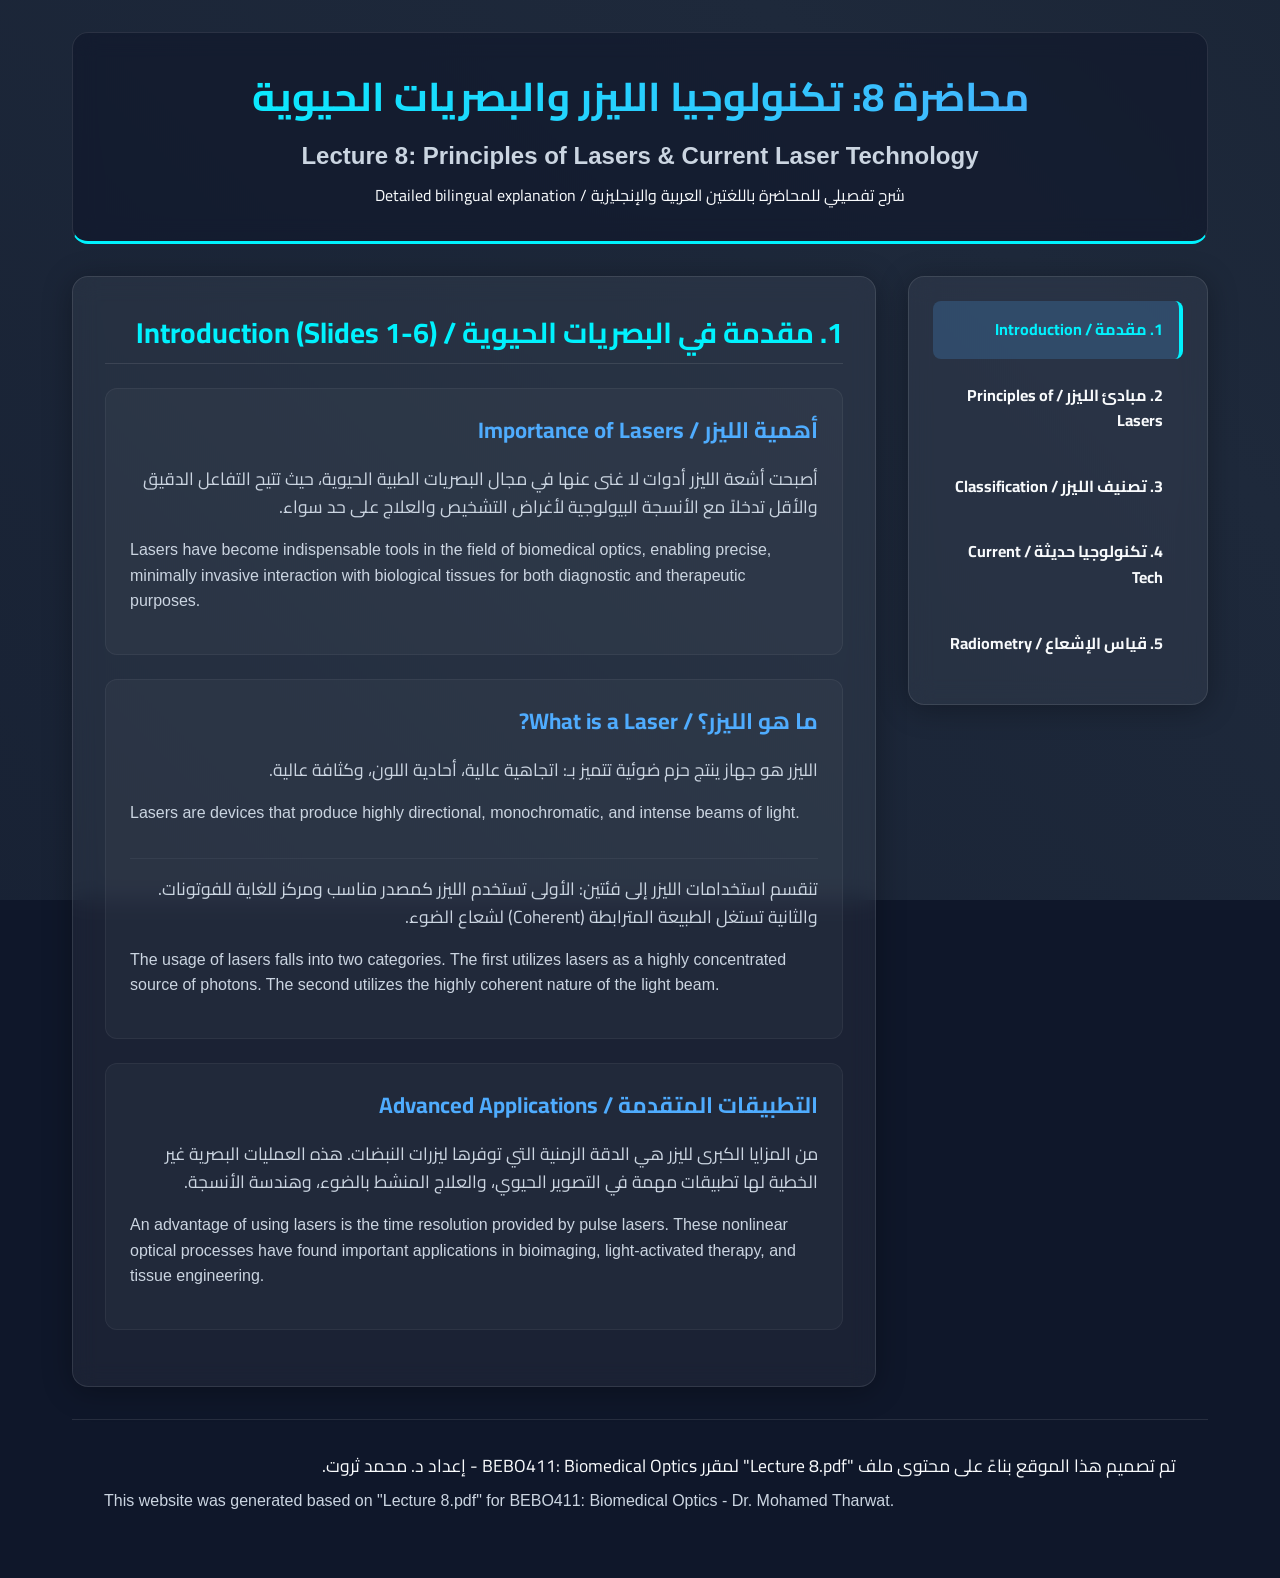
==== index.html @ 402865db "Add files via upload" ====
<!DOCTYPE html>
<html lang="ar" dir="rtl">
<head>
    <meta charset="UTF-8">
    <meta name="viewport" content="width=device-width, initial-scale=1.0">
    <title>شرح محاضرة البصريات الحيوية - الليزر</title>
    <link href="https://fonts.googleapis.com/css2?family=Cairo:wght@300;400;700;900&display=swap" rel="stylesheet">
    <link rel="stylesheet" href="style.css">
</head>
<body>
    <div class="background-animation"></div>
    <div class="container">
        <header class="glass-header">
            <h1>محاضرة 8: تكنولوجيا الليزر والبصريات الحيوية</h1>
            <h2>Lecture 8: Principles of Lasers & Current Laser Technology</h2>
            <p>شرح تفصيلي للمحاضرة باللغتين العربية والإنجليزية / Detailed bilingual explanation</p>
        </header>

        <main>
            <aside class="sidebar glass-panel">
                <nav>
                    <ul id="nav-list">
                        <li class="active" data-target="intro">1. مقدمة / Introduction</li>
                        <li data-target="principles">2. مبادئ الليزر / Principles of Lasers</li>
                        <li data-target="classification">3. تصنيف الليزر / Classification</li>
                        <li data-target="technologies">4. تكنولوجيا حديثة / Current Tech</li>
                        <li data-target="radiometry">5. قياس الإشعاع / Radiometry</li>
                    </ul>
                </nav>
            </aside>

            <section class="content-area glass-panel">
                <!-- Section 1 -->
                <div id="intro" class="content-section active-section">
                    <h2>1. مقدمة في البصريات الحيوية / Introduction (Slides 1-6)</h2>
                    <div class="card">
                        <h3>أهمية الليزر / Importance of Lasers</h3>
                        <div class="lang-block">
                            <p class="ar">أصبحت أشعة الليزر أدوات لا غنى عنها في مجال البصريات الطبية الحيوية، حيث تتيح التفاعل الدقيق والأقل تدخلاً مع الأنسجة البيولوجية لأغراض التشخيص والعلاج على حد سواء.</p>
                            <p class="en">Lasers have become indispensable tools in the field of biomedical optics, enabling precise, minimally invasive interaction with biological tissues for both diagnostic and therapeutic purposes.</p>
                        </div>
                    </div>
                    <div class="card">
                        <h3>ما هو الليزر؟ / What is a Laser?</h3>
                        <div class="lang-block">
                            <p class="ar">الليزر هو جهاز ينتج حزم ضوئية تتميز بـ: اتجاهية عالية، أحادية اللون، وكثافة عالية.</p>
                            <p class="en">Lasers are devices that produce highly directional, monochromatic, and intense beams of light.</p>
                        </div>
                        <div class="lang-block">
                            <p class="ar">تنقسم استخدامات الليزر إلى فئتين: الأولى تستخدم الليزر كمصدر مناسب ومركز للغاية للفوتونات. والثانية تستغل الطبيعة المترابطة (Coherent) لشعاع الضوء.</p>
                            <p class="en">The usage of lasers falls into two categories. The first utilizes lasers as a highly concentrated source of photons. The second utilizes the highly coherent nature of the light beam.</p>
                        </div>
                    </div>
                    <div class="card">
                        <h3>التطبيقات المتقدمة / Advanced Applications</h3>
                        <div class="lang-block">
                            <p class="ar">من المزايا الكبرى لليزر هي الدقة الزمنية التي توفرها ليزرات النبضات. هذه العمليات البصرية غير الخطية لها تطبيقات مهمة في التصوير الحيوي، والعلاج المنشط بالضوء، وهندسة الأنسجة.</p>
                            <p class="en">An advantage of using lasers is the time resolution provided by pulse lasers. These nonlinear optical processes have found important applications in bioimaging, light-activated therapy, and tissue engineering.</p>
                        </div>
                    </div>
                </div>

                <!-- Section 2 -->
                <div id="principles" class="content-section">
                    <h2>2. مبادئ عمل الليزر / Principles of Lasers (Slides 7-19)</h2>
                    <div class="card">
                        <h3>مفهوم الليزر / Laser Concept</h3>
                        <div class="lang-block">
                            <p class="ar">كلمة <strong>LASER</strong> هي اختصار لعبارة: تضخيم الضوء بواسطة الانبعاث المستحث للإشعاع.</p>
                            <p class="en">The term <strong>"laser"</strong> is an acronym for Light Amplification by Stimulated Emission of Radiation.</p>
                        </div>
                    </div>
                    <div class="card">
                        <h3>خصائص شعاع الليزر / Laser Beam Properties</h3>
                        <div class="lang-block">
                            <p class="ar">الليزر مصدر ضوء مكثف يتميز بـ:</p>
                            <ul class="ar">
                                <li><strong>أحادي اللون:</strong> طول موجي واحد.</li>
                                <li><strong>شديد التوجيه:</strong> شعاع ذو تباعد منخفض جداً.</li>
                                <li><strong>قابل للتركيز:</strong> يمكن تركيزه في بقعة مجهرية بدقة الخلية.</li>
                                <li><strong>نبضات قصيرة:</strong> قادر على إنتاج نبضات ضوئية قصيرة جداً وعالية الكثافة لقطع الأنسجة دون إحداث تفحم.</li>
                            </ul>
                            <p class="en">A laser is an intense light source that is:</p>
                            <ul class="en">
                                <li><strong>Monochromatic:</strong> one color or wavelength.</li>
                                <li><strong>Highly directional:</strong> beam with low divergence.</li>
                                <li><strong>Focusable:</strong> capable of being focused into a very small spot.</li>
                                <li><strong>Short bursts:</strong> capable of producing short bursts of light of very high intensity to cut tissue without thermal charring.</li>
                            </ul>
                        </div>
                    </div>
                    <div class="card">
                        <h3>الانبعاث المستحث والانعكاس السكاني / Stimulated Emission & Population Inversion</h3>
                        <div class="lang-block">
                            <p class="ar">يعتمد الليزر على الانبعاث المستحث. يتطلب ذلك حالة تسمى <strong>الانعكاس السكاني</strong> حيث يكون عدد الذرات في المستوى الأعلى أكبر من المستوى الأدنى.</p>
                            <p class="en">The laser is based on stimulated emission. This requires a <strong>population inversion</strong> where the number of atoms in a higher-lying electronic level is higher than in a lower-lying level.</p>
                        </div>
                        <div class="lang-block">
                            <p class="ar">تُسمى عملية إحداث الانعكاس السكاني بـ <strong>الضخ (Pumping)</strong> وتتم بواسطة مصابيح أو تفريغ كهربائي.</p>
                            <p class="en">The process of producing a population inversion is called <strong>Pumping</strong> (e.g., by lamps or electrical discharge).</p>
                        </div>
                    </div>
                    <div class="card">
                        <h3>مكونات الليزر الأساسية / Laser Components</h3>
                        <div class="lang-block">
                            <p class="ar">يتكون أي جهاز ليزر من:</p>
                            <ol class="ar">
                                <li><strong>الوسط الفعال (Active Medium):</strong> غاز، سائل، أو صلب تُثار إلكتروناته.</li>
                                <li><strong>مصدر الضخ (Pumping Source):</strong> لتوليد الحالة المثارة.</li>
                                <li><strong>التجويف الرنيني (Resonant Cavity):</strong> لتخزين الطاقة مؤقتاً وعمل انعكاسات متتالية.</li>
                            </ol>
                            <p class="en">The components of a laser are:</p>
                            <ol class="en">
                                <li><strong>Active medium:</strong> where electrons can be excited.</li>
                                <li><strong>Pumping source:</strong> to create the excited state.</li>
                                <li><strong>Resonant cavity:</strong> where the excited energy is temporarily stored.</li>
                            </ol>
                        </div>
                    </div>
                </div>

                <!-- Section 3 -->
                <div id="classification" class="content-section">
                    <h2>3. تصنيف وأنواع الليزر / Classification (Slides 20-32)</h2>
                    <div class="card">
                        <h3>طرق تصنيف الليزر / Classification Methods</h3>
                        <div class="lang-block">
                            <p class="ar">يمكن تصنيف الليزر حسب عملية الضخ (كهربائي، ضوئي)، حسب الوسط الفعال (غازي، سائل، صلب)، أو حسب الخصائص الزمنية (مستمر CW، نبضي Pulsed).</p>
                            <p class="en">Lasers can be classified based on the pumping process (electrically, optically), the laser medium (gas, liquid, solid-state), or the temporal feature (CW, pulsed).</p>
                        </div>
                    </div>
                    <div class="card">
                        <h3>أهم أنواع الليزر الطبية / Important Lasers for Biophotonics</h3>
                        <div class="table-responsive">
                            <table>
                                <tr>
                                    <th>نوع الليزر / Laser Type</th>
                                    <th>الوسط / Medium & Wavelength</th>
                                    <th>الاستخدام الطبي / Medical Application</th>
                                </tr>
                                <tr>
                                    <td class="en">CO2</td>
                                    <td><p class="ar">غازي (10,600nm)</p><p class="en">Gas</p></td>
                                    <td><p class="ar">تبخير الأنسجة، تقشير الجلد</p><p class="en">Vaporization, Skin resurfacing</p></td>
                                </tr>
                                <tr>
                                    <td class="en">Nd:YAG</td>
                                    <td><p class="ar">صلب (1064nm)</p><p class="en">Solid (Crystal)</p></td>
                                    <td><p class="ar">جراحة البروستاتا، تخثر الأورام</p><p class="en">Prostate surgery, Coagulation</p></td>
                                </tr>
                                <tr>
                                    <td class="en">Diode</td>
                                    <td><p class="ar">شبه موصل</p><p class="en">Solid (Semiconductor)</p></td>
                                    <td><p class="ar">علاج الألم، طب العيون، الضخ البصري</p><p class="en">Pain relief, Ophthalmology, Optical pumping</p></td>
                                </tr>
                                <tr>
                                    <td class="en">KTP</td>
                                    <td><p class="ar">صلب غير خطي (532nm)</p><p class="en">Solid (Nonlinear)</p></td>
                                    <td><p class="ar">إزالة الوشم والوحمات</p><p class="en">Tattoo & port wine stain removal</p></td>
                                </tr>
                                <tr>
                                    <td class="en">Argon-Ion</td>
                                    <td><p class="ar">غازي (488nm)</p><p class="en">Gas</p></td>
                                    <td><p class="ar">انفصال الشبكية، التصوير الحيوي</p><p class="en">Retinal detachment, Bioimaging</p></td>
                                </tr>
                                <tr>
                                    <td class="en">Ti:Sapphire</td>
                                    <td><p class="ar">صلب (فيمتوثانية)</p><p class="en">Solid (Femtosecond)</p></td>
                                    <td><p class="ar">التصوير المجهري متعدد الفوتونات</p><p class="en">Multiphoton microscopy</p></td>
                                </tr>
                                <tr>
                                    <td class="en">Dye (صبغة)</td>
                                    <td><p class="ar">سائل متغير</p><p class="en">Liquid (Tunable)</p></td>
                                    <td><p class="ar">العلاج الضوئي، تدمير الخلايا الصبغية</p><p class="en">Photodynamic therapy, Vascular disorders</p></td>
                                </tr>
                            </table>
                        </div>
                    </div>
                </div>

                <!-- Section 4 -->
                <div id="technologies" class="content-section">
                    <h2>4. تكنولوجيا الليزر الحديثة / Current Tech (Slides 33-39)</h2>
                    <div class="card">
                        <h3>التحول إلى الليزر الصلب / Move to Solid-State Lasers</h3>
                        <div class="lang-block">
                            <p class="ar">تتجه التكنولوجيا حالياً نحو ليزر الحالة الصلبة لأنه: مدمج، موفر للطاقة، وموثوق بعمر تشغيلي طويل. أساس هذه التكنولوجيا هو ليزر الدايود.</p>
                            <p class="en">Current laser technology moved to Solid state lasers due to being: Compact, Energy efficient, and Reliable. The basic foundation is provided by diode lasers.</p>
                        </div>
                    </div>
                    <div class="card">
                        <h3>تطور ليزر الدايود / Diode Lasers Development</h3>
                        <div class="lang-block">
                            <p class="ar">يعتبر ليزر الدايود ذو كفاءة عالية جداً. أطوال 980nm و 1300nm لها قدرة كبيرة على الاختراق العميق للأنسجة.</p>
                            <p class="en">Diode lasers are highly efficient. The 980- and 1300-nm diode lasers provide greater penetration in biological tissues.</p>
                        </div>
                        <div class="lang-block">
                            <p class="ar">يتم استخدام ليزر الدايود (800nm) كبديل للمصابيح لعمل "ضخ ضوئي" لليزر Nd:YAG لتوليد ضوء أخضر (532nm). ويحل 635nm محل ليزر الهيليوم-نيون في العلاج منخفض المستوى.</p>
                            <p class="en">Diode lasers at 800-nm are useful for optical pumping of Nd:YAG to produce green radiation at 532nm. Diode lasers at 635nm are replacing helium-neon lasers for low-level light therapy.</p>
                        </div>
                    </div>
                    <div class="card">
                        <h3>تقنيات واعدة ومستقبلية / Advanced Technologies</h3>
                        <div class="lang-block">
                            <p class="ar"><strong>المذبذبات البارامترية البصرية (OPO):</strong> تستخدم بلورات غير خطية لإنتاج أطوال موجية متغيرة على نطاق واسع جداً، وهي المرشح الأقوى لاستبدال ليزر الصبغات (Dye lasers).</p>
                            <p class="en"><strong>Optical Parametric Oscillators (OPO):</strong> Use nonlinear crystals to generate a widely tunable wavelength range and are candidates to replace dye lasers.</p>
                        </div>
                        <div class="lang-block">
                            <p class="ar"><strong>ليزر الإلكترون الحر (FEL):</strong> يعتمد على تحويل الطاقة الحركية للإلكترونات إلى ضوء مباشرة، مما يوفر نطاقاً واسعاً جداً وبطاقة عالية قابلة للضبط.</p>
                            <p class="en"><strong>Free Electron Lasers (FEL):</strong> The kinetics energy of electrons in an electron beam is directly converted into light. It provides very broad tunability and high power.</p>
                        </div>
                    </div>
                </div>

                <!-- Section 5 -->
                <div id="radiometry" class="content-section">
                    <h2>5. القياسات الإشعاعية / Radiometry (Slides 40-43)</h2>
                    <div class="card">
                        <h3>مفاهيم الوصف الكمي للضوء / Quantitative Description</h3>
                        <div class="lang-block">
                            <p class="ar">لوصف تفاعل الضوء مع الأنسجة الطبية، نستخدم عدة مصطلحات للقياس:</p>
                            <ul class="ar">
                                <li><strong>طاقة الضوء (Light Energy):</strong> تقاس بالجول (J).</li>
                                <li><strong>خرج الطاقة/القدرة (Power output):</strong> تقاس بالواط (W) - جول في الثانية.</li>
                                <li><strong>كثافة الطاقة (Irradiance/Power density):</strong> تقاس بـ واط/سم مربع (W/cm²).</li>
                                <li><strong>الفيض أو التدفق (Fluence):</strong> كثافة طاقة الجول وتقاس بـ جول/سم مربع (J/cm²).</li>
                            </ul>
                            <p class="en">To specify the level and amount of light exposure, several descriptions are used:</p>
                            <ul class="en">
                                <li><strong>Light Energy:</strong> Measured in joules (J).</li>
                                <li><strong>Power output:</strong> Measured in watts (W) (joules/sec).</li>
                                <li><strong>Power density (Irradiance):</strong> Measured in W/cm².</li>
                                <li><strong>Fluence (Flux):</strong> Energy density, measured in joules/cm².</li>
                            </ul>
                        </div>
                    </div>
                    <div class="card">
                        <h3>حسابات ليزر النبضات / Pulse Laser Calculations</h3>
                        <div class="lang-block">
                            <p class="ar">في ليزر النبضات، ترتبط الطاقة بالزمن وفق المعادلات التالية:</p>
                            <p class="math">P<sub>ave</sub> = energy per pulse × number of pulses per second</p>
                            <p class="ar"><em>متوسط الطاقة = طاقة النبضة × عدد النبضات في الثانية</em></p>
                            <br>
                            <p class="math">P<sub>peak</sub> = energy per pulse / pulse width</p>
                            <p class="ar"><em>ذروة الطاقة = طاقة النبضة ÷ مدة النبضة</em></p>
                            <br>
                            <p class="en">For example, the peak power of a laser pulse of 1-mJ energy and 10nsec pulse duration is 100,000 W (10<sup>5</sup> W).</p>
                            <p class="ar">على سبيل المثال، ليزر بطاقة 1 مللي جول ومدة نبضة 10 نانوثانية، ستكون ذروة طاقته 100 ألف واط!</p>
                        </div>
                    </div>
                </div>
            </section>
        </main>
        <footer>
            <p class="ar">تم تصميم هذا الموقع بناءً على محتوى ملف "Lecture 8.pdf" لمقرر BEBO411: Biomedical Optics - إعداد د. محمد ثروت.</p>
            <p class="en">This website was generated based on "Lecture 8.pdf" for BEBO411: Biomedical Optics - Dr. Mohamed Tharwat.</p>
        </footer>
    </div>
    <script src="script.js"></script>
</body>
</html>
---- style.css ----
:root {
    --primary: #00f2fe;
    --secondary: #4facfe;
    --dark-bg: #0f172a;
    --glass-bg: rgba(255, 255, 255, 0.05);
    --glass-border: rgba(255, 255, 255, 0.1);
    --text-main: #f8fafc;
    --text-muted: #cbd5e1;
    --accent: #f43f5e;
}

* {
    margin: 0;
    padding: 0;
    box-sizing: border-box;
}

body {
    font-family: 'Cairo', sans-serif;
    background-color: var(--dark-bg);
    color: var(--text-main);
    line-height: 1.6;
    overflow-x: hidden;
}

/* Background Animation */
.background-animation {
    position: fixed;
    top: 0; left: 0; width: 100vw; height: 100vh;
    z-index: -1;
    background: linear-gradient(45deg, #0f172a, #1e293b, #08101a);
    background-size: 400% 400%;
    animation: gradientBG 15s ease infinite;
}

@keyframes gradientBG {
    0% { background-position: 0% 50%; }
    50% { background-position: 100% 50%; }
    100% { background-position: 0% 50%; }
}

.container {
    max-width: 1200px;
    margin: 0 auto;
    padding: 2rem;
    display: flex;
    flex-direction: column;
    gap: 2rem;
    min-height: 100vh;
}

/* Glassmorphism utility */
.glass-panel {
    background: var(--glass-bg);
    backdrop-filter: blur(12px);
    -webkit-backdrop-filter: blur(12px);
    border: 1px solid var(--glass-border);
    border-radius: 16px;
    box-shadow: 0 4px 30px rgba(0, 0, 0, 0.3);
}

.glass-header {
    background: rgba(15, 23, 42, 0.6);
    backdrop-filter: blur(12px);
    border: 1px solid var(--glass-border);
    border-radius: 16px;
    padding: 2rem;
    text-align: center;
    border-bottom: 3px solid var(--primary);
}

.glass-header h1 {
    font-size: 2.5rem;
    background: -webkit-linear-gradient(left, var(--primary), var(--secondary));
    -webkit-background-clip: text;
    -webkit-text-fill-color: transparent;
    margin-bottom: 0.5rem;
}

.glass-header h2 {
    font-size: 1.5rem;
    color: var(--text-muted);
    font-family: Arial, sans-serif;
    margin-bottom: 0.5rem;
}

main {
    display: flex;
    gap: 2rem;
    flex: 1;
}

.sidebar {
    width: 300px;
    padding: 1.5rem;
    align-self: flex-start;
    position: sticky;
    top: 2rem;
}

.sidebar ul {
    list-style: none;
}

.sidebar li {
    padding: 1rem;
    margin-bottom: 0.5rem;
    border-radius: 8px;
    cursor: pointer;
    transition: all 0.3s ease;
    border-right: 4px solid transparent;
    font-weight: 700;
}

.sidebar li:hover {
    background: rgba(255,255,255,0.1);
    transform: translateX(-5px);
}

.sidebar li.active {
    background: rgba(79, 172, 254, 0.2);
    border-right: 4px solid var(--primary);
    color: var(--primary);
}

.content-area {
    flex: 1;
    padding: 2rem;
    position: relative;
    overflow: hidden;
}

.content-section {
    display: none;
    animation: fadeIn 0.5s ease forwards;
}

.content-section.active-section {
    display: block;
}

@keyframes fadeIn {
    from { opacity: 0; transform: translateY(20px); }
    to { opacity: 1; transform: translateY(0); }
}

.content-section h2 {
    color: var(--primary);
    margin-bottom: 1.5rem;
    font-size: 1.8rem;
    border-bottom: 1px solid var(--glass-border);
    padding-bottom: 0.5rem;
}

.card {
    background: rgba(255,255,255,0.03);
    border-radius: 12px;
    padding: 1.5rem;
    margin-bottom: 1.5rem;
    border: 1px solid rgba(255,255,255,0.05);
    transition: transform 0.3s ease, box-shadow 0.3s ease;
}

.card:hover {
    transform: translateY(-5px);
    box-shadow: 0 10px 20px rgba(0,0,0,0.4);
    border-color: rgba(79, 172, 254, 0.3);
}

.card h3 {
    color: var(--secondary);
    margin-bottom: 1rem;
    font-size: 1.4rem;
}

.card p {
    margin-bottom: 1rem;
    color: var(--text-muted);
}

.card ul, .card ol {
    margin-right: 2rem;
    margin-bottom: 1rem;
    color: var(--text-muted);
}

.card li {
    margin-bottom: 0.5rem;
}

strong {
    color: var(--text-main);
}

/* Bilingual Styles */
.lang-block {
    margin-bottom: 1rem;
    padding-bottom: 1rem;
    border-bottom: 1px solid rgba(255, 255, 255, 0.05);
}
.lang-block:last-child {
    border-bottom: none;
    padding-bottom: 0;
    margin-bottom: 0;
}
.ar {
    direction: rtl;
    text-align: right;
    margin-bottom: 0.5rem;
    font-size: 1.1rem;
    color: var(--text-main);
}
.en {
    direction: ltr;
    text-align: left;
    font-size: 1rem;
    color: var(--text-muted);
    font-family: Arial, sans-serif;
}
.en ul, .en ol {
    margin-left: 2rem;
    margin-right: 0;
}
.ar ul, .ar ol {
    margin-right: 2rem;
    margin-left: 0;
}

/* Table styling */
.table-responsive {
    overflow-x: auto;
}

table {
    width: 100%;
    border-collapse: collapse;
    margin-top: 1rem;
}

th, td {
    padding: 1rem;
    text-align: right;
    border-bottom: 1px solid var(--glass-border);
}

th {
    background: rgba(0,0,0,0.2);
    color: var(--primary);
    font-weight: bold;
}

tr:hover {
    background: rgba(255,255,255,0.05);
}

.math {
    background: rgba(0,0,0,0.3);
    padding: 1rem;
    border-radius: 8px;
    text-align: center;
    font-family: monospace;
    font-size: 1.2rem;
    color: var(--accent);
    direction: ltr;
}

footer {
    text-align: center;
    padding: 2rem;
    color: var(--text-muted);
    font-size: 0.9rem;
    border-top: 1px solid var(--glass-border);
}

@media (max-width: 768px) {
    main {
        flex-direction: column;
    }
    .sidebar {
        width: 100%;
        position: static;
    }
    .sidebar li {
        border-right: none;
        border-bottom: 4px solid transparent;
    }
    .sidebar li.active {
        border-right: none;
        border-bottom: 4px solid var(--primary);
    }
}
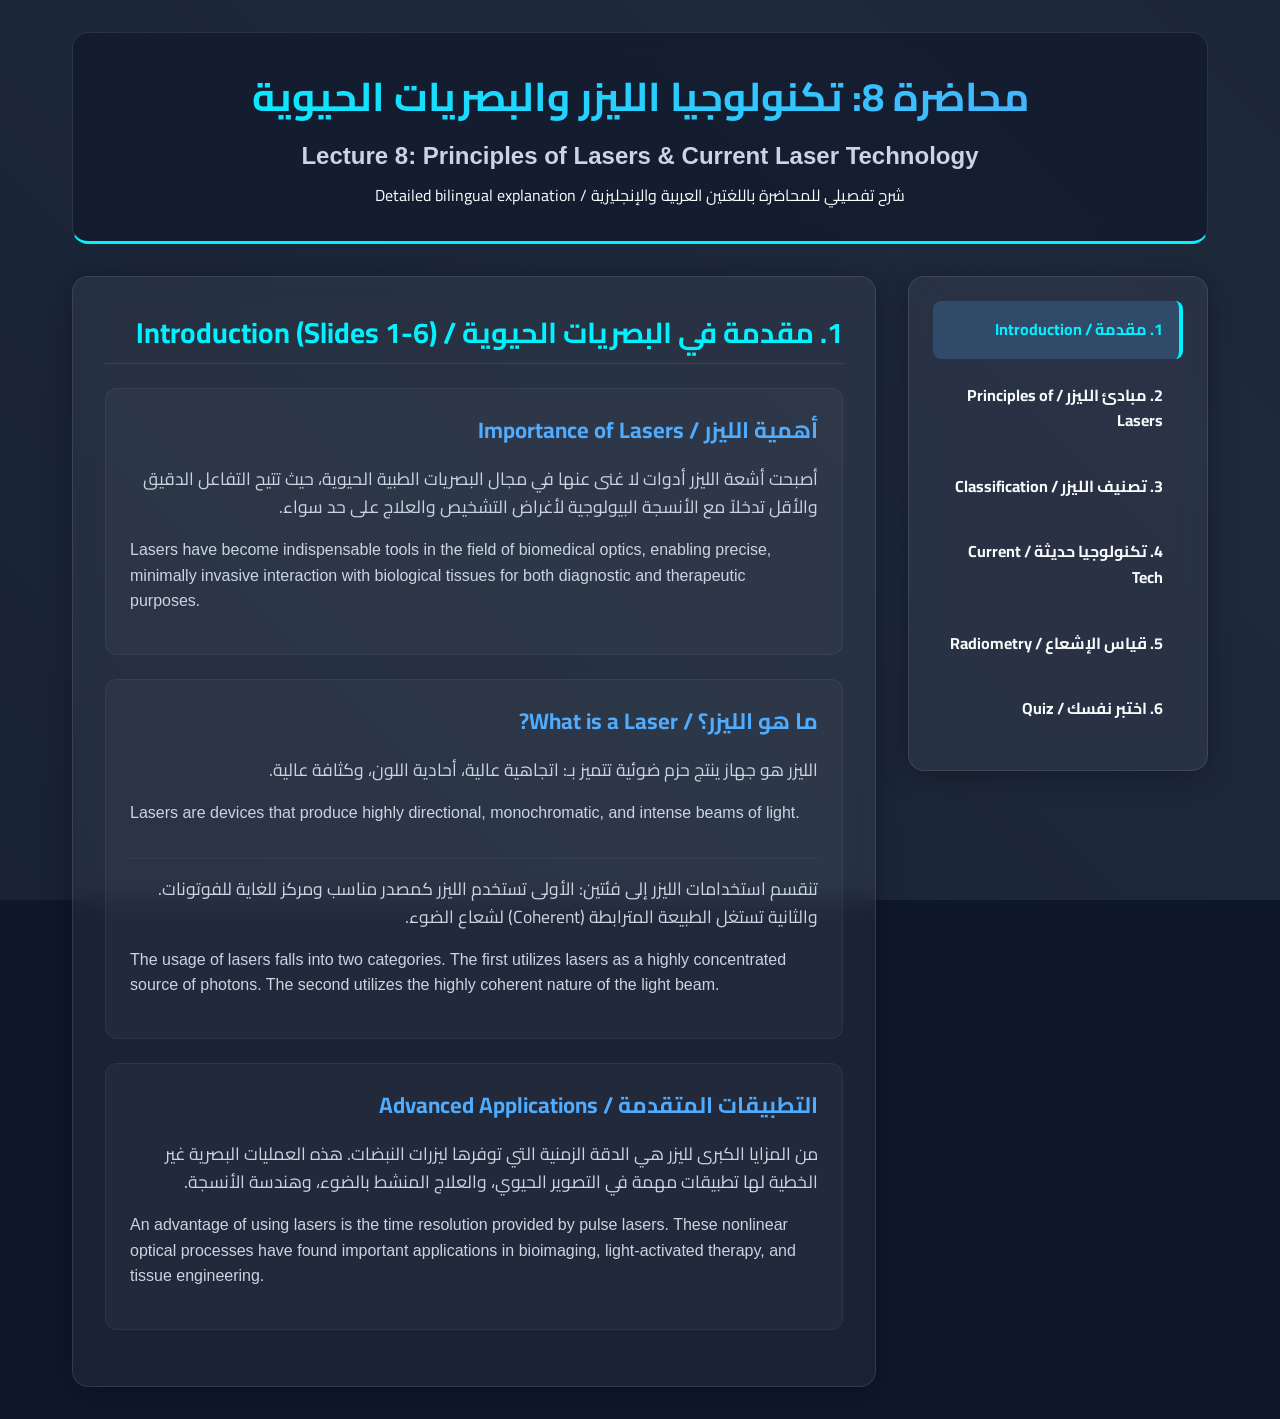
==== commit af1caac3: "Add files via upload" ====
--- a/index.html
+++ b/index.html
@@ -25,6 +25,7 @@
                         <li data-target="classification">3. تصنيف الليزر / Classification</li>
                         <li data-target="technologies">4. تكنولوجيا حديثة / Current Tech</li>
                         <li data-target="radiometry">5. قياس الإشعاع / Radiometry</li>
+                        <li data-target="quiz">6. اختبر نفسك / Quiz</li>
                     </ul>
                 </nav>
             </aside>
@@ -249,12 +250,143 @@
                         </div>
                     </div>
                 </div>
+
+                <!-- Section 6 -->
+                <div id="quiz" class="content-section">
+                    <h2>6. اختبر نفسك / Test Yourself</h2>
+                    <div id="score-board" style="display: none;" class="card text-center">
+                        <h3 style="color: var(--primary); text-align: center;">نتيجتك النهائية / Your Final Score</h3>
+                        <p id="score-text" style="font-size: 2.5rem; font-weight: bold; text-align: center; color: var(--accent); margin-top: 10px;"></p>
+                    </div>
+
+                    <div class="card quiz-card">
+                        <h3>سؤال 1 / Question 1</h3>
+                        <p class="ar">أي نوع من الليزر يستخدم بشكل أساسي لعلاج انفصال الشبكية؟</p>
+                        <p class="en">Which laser is primarily used for retinal detachment?</p>
+                        <div class="options" data-correct="2">
+                            <button class="option-btn" data-index="0">Nd:YAG</button>
+                            <button class="option-btn" data-index="1">CO2 Laser</button>
+                            <button class="option-btn" data-index="2">Argon-Ion</button>
+                            <button class="option-btn" data-index="3">Ti:Sapphire</button>
+                        </div>
+                        <div class="feedback"></div>
+                    </div>
+                    
+                    <div class="card quiz-card">
+                        <h3>سؤال 2 / Question 2</h3>
+                        <p class="ar">ما هي حالة الانعكاس السكاني (Population Inversion)؟</p>
+                        <p class="en">What is Population Inversion?</p>
+                        <div class="options" data-correct="1">
+                            <button class="option-btn" data-index="0">تساوي عدد الذرات في المستويات العليا والدنيا / Equal atoms in high and low states</button>
+                            <button class="option-btn" data-index="1">عدد الذرات في مستوى الطاقة الأعلى أكبر من المستوى الأدنى / More atoms in the higher state than lower state</button>
+                            <button class="option-btn" data-index="2">انعدام الطاقة في الذرات / Zero energy in atoms</button>
+                        </div>
+                        <div class="feedback"></div>
+                    </div>
+
+                    <div class="card quiz-card">
+                        <h3>سؤال 3 / Question 3 (مسألة حسابية / Calculation)</h3>
+                        <p class="ar">ليزر نبضي ينتج نبضات طاقة الواحدة منها 2 مللي جول (2mJ) وزمن النبضة 10 نانوثانية (10nsec). ما هي ذروة الطاقة (Peak Power)؟</p>
+                        <p class="en">A pulse laser produces 2mJ energy per pulse with a pulse duration of 10nsec. What is the peak power?</p>
+                        <div class="options" data-correct="2">
+                            <button class="option-btn" data-index="0">20 kW</button>
+                            <button class="option-btn" data-index="1">2 kW</button>
+                            <button class="option-btn" data-index="2">200 kW</button>
+                            <button class="option-btn" data-index="3">0.2 kW</button>
+                        </div>
+                        <div class="feedback"></div>
+                    </div>
+
+                    <div class="card quiz-card">
+                        <h3>سؤال 4 / Question 4</h3>
+                        <p class="ar">إلى ماذا يشير حرف "S" في كلمة LASER؟</p>
+                        <p class="en">What does the 'S' in LASER stand for?</p>
+                        <div class="options" data-correct="1">
+                            <button class="option-btn" data-index="0">Spontaneous (تلقائي)</button>
+                            <button class="option-btn" data-index="1">Stimulated (مستحث)</button>
+                            <button class="option-btn" data-index="2">Solid (صلب)</button>
+                            <button class="option-btn" data-index="3">Source (مصدر)</button>
+                        </div>
+                        <div class="feedback"></div>
+                    </div>
+
+                    <div class="card quiz-card">
+                        <h3>سؤال 5 / Question 5</h3>
+                        <p class="ar">أي من الآتي يعتبر المكون المسؤول عن تضخيم الشعاع عبر الانعكاسات المتتالية داخل الليزر؟</p>
+                        <p class="en">Which component is responsible for amplifying the beam through back-and-forth reflections?</p>
+                        <div class="options" data-correct="2">
+                            <button class="option-btn" data-index="0">الوسط الفعال / Active Medium</button>
+                            <button class="option-btn" data-index="1">مصدر الضخ / Pumping Source</button>
+                            <button class="option-btn" data-index="2">التجويف الرنيني / Resonant Cavity</button>
+                        </div>
+                        <div class="feedback"></div>
+                    </div>
+
+                    <div class="card quiz-card">
+                        <h3>سؤال 6 / Question 6</h3>
+                        <p class="ar">ما هي التقنية التي تعتمد على تحويل الطاقة الحركية للإلكترونات مباشرة إلى ضوء؟</p>
+                        <p class="en">Which technology converts the kinetics energy of electrons directly into light?</p>
+                        <div class="options" data-correct="0">
+                            <button class="option-btn" data-index="0">FEL (Free Electron Lasers)</button>
+                            <button class="option-btn" data-index="1">OPO (Optical Parametric Oscillators)</button>
+                            <button class="option-btn" data-index="2">Diode Lasers</button>
+                            <button class="option-btn" data-index="3">Dye Lasers</button>
+                        </div>
+                        <div class="feedback"></div>
+                    </div>
+
+                    <div class="card quiz-card">
+                        <h3>سؤال 7 / Question 7</h3>
+                        <p class="ar">أي نوع من الليزر يستخدم بشكل شائع لعمليات تبخير الأنسجة وتقشير الجلد (Skin resurfacing)؟</p>
+                        <p class="en">Which laser is commonly used for tissue vaporization and skin resurfacing?</p>
+                        <div class="options" data-correct="1">
+                            <button class="option-btn" data-index="0">KTP Laser</button>
+                            <button class="option-btn" data-index="1">CO2 Laser</button>
+                            <button class="option-btn" data-index="2">Ti:Sapphire Laser</button>
+                        </div>
+                        <div class="feedback"></div>
+                    </div>
+
+                    <div class="card quiz-card">
+                        <h3>سؤال 8 / Question 8</h3>
+                        <p class="ar">أي من هذه الخصائص **ليست** من خصائص شعاع الليزر؟</p>
+                        <p class="en">Which of the following is **NOT** a characteristic of a laser beam?</p>
+                        <div class="options" data-correct="3">
+                            <button class="option-btn" data-index="0">أحادي اللون / Monochromatic</button>
+                            <button class="option-btn" data-index="1">شديد التوجيه / Highly directional</button>
+                            <button class="option-btn" data-index="2">مترابط / Coherent</button>
+                            <button class="option-btn" data-index="3">مشتت بتباعد كبير / Highly divergent</button>
+                        </div>
+                        <div class="feedback"></div>
+                    </div>
+
+                    <div class="card quiz-card">
+                        <h3>سؤال 9 / Question 9</h3>
+                        <p class="ar">أي نوع ليزر صلب يستخدم بكثرة في جراحة البروستاتا وعلاج أورام المثانة؟</p>
+                        <p class="en">Which solid-state laser is widely used in prostate surgery and bladder tumor coagulation?</p>
+                        <div class="options" data-correct="0">
+                            <button class="option-btn" data-index="0">Nd:YAG</button>
+                            <button class="option-btn" data-index="1">Argon-Ion</button>
+                            <button class="option-btn" data-index="2">Dye Laser</button>
+                        </div>
+                        <div class="feedback"></div>
+                    </div>
+
+                    <div class="card quiz-card">
+                        <h3>سؤال 10 / Question 10 (مسألة حسابية / Calculation)</h3>
+                        <p class="ar">إذا كان ليزر ينتج طاقة مقدارها 100 مللي جول (100mJ) في النبضة بمعدل تكرار 10 هرتز (10 Hz)، فما هو متوسط الطاقة (Average Power)؟</p>
+                        <p class="en">If a laser produces 100mJ per pulse at a repetition rate of 10 Hz, what is its average power?</p>
+                        <div class="options" data-correct="1">
+                            <button class="option-btn" data-index="0">10 W</button>
+                            <button class="option-btn" data-index="1">1 W</button>
+                            <button class="option-btn" data-index="2">100 W</button>
+                            <button class="option-btn" data-index="3">0.1 W</button>
+                        </div>
+                        <div class="feedback"></div>
+                    </div>
+                </div>
             </section>
         </main>
-        <footer>
-            <p class="ar">تم تصميم هذا الموقع بناءً على محتوى ملف "Lecture 8.pdf" لمقرر BEBO411: Biomedical Optics - إعداد د. محمد ثروت.</p>
-            <p class="en">This website was generated based on "Lecture 8.pdf" for BEBO411: Biomedical Optics - Dr. Mohamed Tharwat.</p>
-        </footer>
     </div>
     <script src="script.js"></script>
 </body>
--- a/style.css
+++ b/style.css
@@ -264,12 +264,50 @@
     direction: ltr;
 }
 
-footer {
-    text-align: center;
-    padding: 2rem;
-    color: var(--text-muted);
-    font-size: 0.9rem;
-    border-top: 1px solid var(--glass-border);
+/* Quiz Styles */
+.quiz-card .options {
+    display: flex;
+    flex-direction: column;
+    gap: 0.5rem;
+    margin-top: 1rem;
+}
+.option-btn {
+    background: rgba(255, 255, 255, 0.05);
+    border: 1px solid var(--glass-border);
+    color: var(--text-main);
+    padding: 10px;
+    border-radius: 8px;
+    cursor: pointer;
+    text-align: right;
+    font-family: inherit;
+    font-size: 1rem;
+    transition: all 0.3s ease;
+}
+.option-btn:hover:not(:disabled) {
+    background: rgba(79, 172, 254, 0.2);
+}
+.option-btn.correct {
+    background: rgba(16, 185, 129, 0.3);
+    border-color: #10b981;
+}
+.option-btn.wrong {
+    background: rgba(239, 68, 68, 0.3);
+    border-color: #ef4444;
+}
+.option-btn:disabled {
+    cursor: not-allowed;
+    opacity: 0.8;
+}
+.feedback {
+    margin-top: 1rem;
+    font-weight: bold;
+    font-size: 1.1rem;
+}
+.feedback.success {
+    color: #34d399;
+}
+.feedback.error {
+    color: #f87171;
 }
 
 @media (max-width: 768px) {
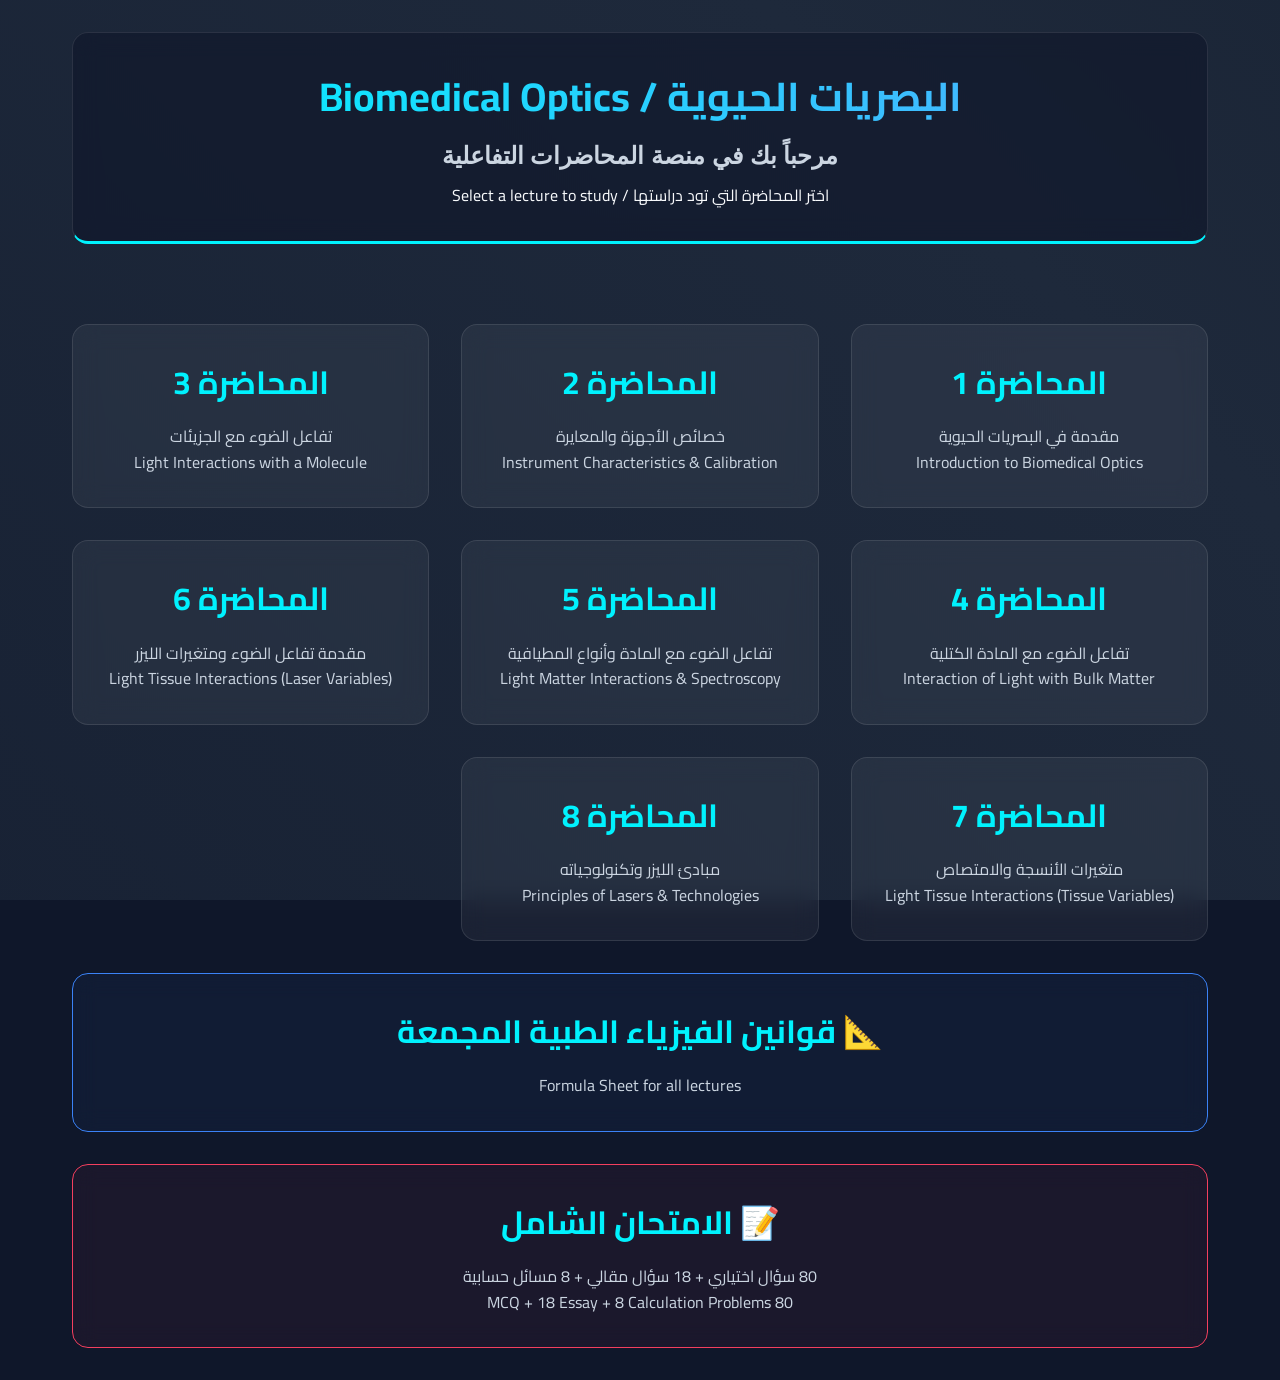
==== commit 9a7624d6: "Add files via upload" ====
--- a/index.html
+++ b/index.html
@@ -1,393 +1,65 @@
-<!DOCTYPE html>
-<html lang="ar" dir="rtl">
-<head>
-    <meta charset="UTF-8">
-    <meta name="viewport" content="width=device-width, initial-scale=1.0">
-    <title>شرح محاضرة البصريات الحيوية - الليزر</title>
-    <link href="https://fonts.googleapis.com/css2?family=Cairo:wght@300;400;700;900&display=swap" rel="stylesheet">
-    <link rel="stylesheet" href="style.css">
-</head>
-<body>
-    <div class="background-animation"></div>
-    <div class="container">
-        <header class="glass-header">
-            <h1>محاضرة 8: تكنولوجيا الليزر والبصريات الحيوية</h1>
-            <h2>Lecture 8: Principles of Lasers & Current Laser Technology</h2>
-            <p>شرح تفصيلي للمحاضرة باللغتين العربية والإنجليزية / Detailed bilingual explanation</p>
-        </header>
-
-        <main>
-            <aside class="sidebar glass-panel">
-                <nav>
-                    <ul id="nav-list">
-                        <li class="active" data-target="intro">1. مقدمة / Introduction</li>
-                        <li data-target="principles">2. مبادئ الليزر / Principles of Lasers</li>
-                        <li data-target="classification">3. تصنيف الليزر / Classification</li>
-                        <li data-target="technologies">4. تكنولوجيا حديثة / Current Tech</li>
-                        <li data-target="radiometry">5. قياس الإشعاع / Radiometry</li>
-                        <li data-target="quiz">6. اختبر نفسك / Quiz</li>
-                    </ul>
-                </nav>
-            </aside>
-
-            <section class="content-area glass-panel">
-                <!-- Section 1 -->
-                <div id="intro" class="content-section active-section">
-                    <h2>1. مقدمة في البصريات الحيوية / Introduction (Slides 1-6)</h2>
-                    <div class="card">
-                        <h3>أهمية الليزر / Importance of Lasers</h3>
-                        <div class="lang-block">
-                            <p class="ar">أصبحت أشعة الليزر أدوات لا غنى عنها في مجال البصريات الطبية الحيوية، حيث تتيح التفاعل الدقيق والأقل تدخلاً مع الأنسجة البيولوجية لأغراض التشخيص والعلاج على حد سواء.</p>
-                            <p class="en">Lasers have become indispensable tools in the field of biomedical optics, enabling precise, minimally invasive interaction with biological tissues for both diagnostic and therapeutic purposes.</p>
-                        </div>
-                    </div>
-                    <div class="card">
-                        <h3>ما هو الليزر؟ / What is a Laser?</h3>
-                        <div class="lang-block">
-                            <p class="ar">الليزر هو جهاز ينتج حزم ضوئية تتميز بـ: اتجاهية عالية، أحادية اللون، وكثافة عالية.</p>
-                            <p class="en">Lasers are devices that produce highly directional, monochromatic, and intense beams of light.</p>
-                        </div>
-                        <div class="lang-block">
-                            <p class="ar">تنقسم استخدامات الليزر إلى فئتين: الأولى تستخدم الليزر كمصدر مناسب ومركز للغاية للفوتونات. والثانية تستغل الطبيعة المترابطة (Coherent) لشعاع الضوء.</p>
-                            <p class="en">The usage of lasers falls into two categories. The first utilizes lasers as a highly concentrated source of photons. The second utilizes the highly coherent nature of the light beam.</p>
-                        </div>
-                    </div>
-                    <div class="card">
-                        <h3>التطبيقات المتقدمة / Advanced Applications</h3>
-                        <div class="lang-block">
-                            <p class="ar">من المزايا الكبرى لليزر هي الدقة الزمنية التي توفرها ليزرات النبضات. هذه العمليات البصرية غير الخطية لها تطبيقات مهمة في التصوير الحيوي، والعلاج المنشط بالضوء، وهندسة الأنسجة.</p>
-                            <p class="en">An advantage of using lasers is the time resolution provided by pulse lasers. These nonlinear optical processes have found important applications in bioimaging, light-activated therapy, and tissue engineering.</p>
-                        </div>
-                    </div>
-                </div>
-
-                <!-- Section 2 -->
-                <div id="principles" class="content-section">
-                    <h2>2. مبادئ عمل الليزر / Principles of Lasers (Slides 7-19)</h2>
-                    <div class="card">
-                        <h3>مفهوم الليزر / Laser Concept</h3>
-                        <div class="lang-block">
-                            <p class="ar">كلمة <strong>LASER</strong> هي اختصار لعبارة: تضخيم الضوء بواسطة الانبعاث المستحث للإشعاع.</p>
-                            <p class="en">The term <strong>"laser"</strong> is an acronym for Light Amplification by Stimulated Emission of Radiation.</p>
-                        </div>
-                    </div>
-                    <div class="card">
-                        <h3>خصائص شعاع الليزر / Laser Beam Properties</h3>
-                        <div class="lang-block">
-                            <p class="ar">الليزر مصدر ضوء مكثف يتميز بـ:</p>
-                            <ul class="ar">
-                                <li><strong>أحادي اللون:</strong> طول موجي واحد.</li>
-                                <li><strong>شديد التوجيه:</strong> شعاع ذو تباعد منخفض جداً.</li>
-                                <li><strong>قابل للتركيز:</strong> يمكن تركيزه في بقعة مجهرية بدقة الخلية.</li>
-                                <li><strong>نبضات قصيرة:</strong> قادر على إنتاج نبضات ضوئية قصيرة جداً وعالية الكثافة لقطع الأنسجة دون إحداث تفحم.</li>
-                            </ul>
-                            <p class="en">A laser is an intense light source that is:</p>
-                            <ul class="en">
-                                <li><strong>Monochromatic:</strong> one color or wavelength.</li>
-                                <li><strong>Highly directional:</strong> beam with low divergence.</li>
-                                <li><strong>Focusable:</strong> capable of being focused into a very small spot.</li>
-                                <li><strong>Short bursts:</strong> capable of producing short bursts of light of very high intensity to cut tissue without thermal charring.</li>
-                            </ul>
-                        </div>
-                    </div>
-                    <div class="card">
-                        <h3>الانبعاث المستحث والانعكاس السكاني / Stimulated Emission & Population Inversion</h3>
-                        <div class="lang-block">
-                            <p class="ar">يعتمد الليزر على الانبعاث المستحث. يتطلب ذلك حالة تسمى <strong>الانعكاس السكاني</strong> حيث يكون عدد الذرات في المستوى الأعلى أكبر من المستوى الأدنى.</p>
-                            <p class="en">The laser is based on stimulated emission. This requires a <strong>population inversion</strong> where the number of atoms in a higher-lying electronic level is higher than in a lower-lying level.</p>
-                        </div>
-                        <div class="lang-block">
-                            <p class="ar">تُسمى عملية إحداث الانعكاس السكاني بـ <strong>الضخ (Pumping)</strong> وتتم بواسطة مصابيح أو تفريغ كهربائي.</p>
-                            <p class="en">The process of producing a population inversion is called <strong>Pumping</strong> (e.g., by lamps or electrical discharge).</p>
-                        </div>
-                    </div>
-                    <div class="card">
-                        <h3>مكونات الليزر الأساسية / Laser Components</h3>
-                        <div class="lang-block">
-                            <p class="ar">يتكون أي جهاز ليزر من:</p>
-                            <ol class="ar">
-                                <li><strong>الوسط الفعال (Active Medium):</strong> غاز، سائل، أو صلب تُثار إلكتروناته.</li>
-                                <li><strong>مصدر الضخ (Pumping Source):</strong> لتوليد الحالة المثارة.</li>
-                                <li><strong>التجويف الرنيني (Resonant Cavity):</strong> لتخزين الطاقة مؤقتاً وعمل انعكاسات متتالية.</li>
-                            </ol>
-                            <p class="en">The components of a laser are:</p>
-                            <ol class="en">
-                                <li><strong>Active medium:</strong> where electrons can be excited.</li>
-                                <li><strong>Pumping source:</strong> to create the excited state.</li>
-                                <li><strong>Resonant cavity:</strong> where the excited energy is temporarily stored.</li>
-                            </ol>
-                        </div>
-                    </div>
-                </div>
-
-                <!-- Section 3 -->
-                <div id="classification" class="content-section">
-                    <h2>3. تصنيف وأنواع الليزر / Classification (Slides 20-32)</h2>
-                    <div class="card">
-                        <h3>طرق تصنيف الليزر / Classification Methods</h3>
-                        <div class="lang-block">
-                            <p class="ar">يمكن تصنيف الليزر حسب عملية الضخ (كهربائي، ضوئي)، حسب الوسط الفعال (غازي، سائل، صلب)، أو حسب الخصائص الزمنية (مستمر CW، نبضي Pulsed).</p>
-                            <p class="en">Lasers can be classified based on the pumping process (electrically, optically), the laser medium (gas, liquid, solid-state), or the temporal feature (CW, pulsed).</p>
-                        </div>
-                    </div>
-                    <div class="card">
-                        <h3>أهم أنواع الليزر الطبية / Important Lasers for Biophotonics</h3>
-                        <div class="table-responsive">
-                            <table>
-                                <tr>
-                                    <th>نوع الليزر / Laser Type</th>
-                                    <th>الوسط / Medium & Wavelength</th>
-                                    <th>الاستخدام الطبي / Medical Application</th>
-                                </tr>
-                                <tr>
-                                    <td class="en">CO2</td>
-                                    <td><p class="ar">غازي (10,600nm)</p><p class="en">Gas</p></td>
-                                    <td><p class="ar">تبخير الأنسجة، تقشير الجلد</p><p class="en">Vaporization, Skin resurfacing</p></td>
-                                </tr>
-                                <tr>
-                                    <td class="en">Nd:YAG</td>
-                                    <td><p class="ar">صلب (1064nm)</p><p class="en">Solid (Crystal)</p></td>
-                                    <td><p class="ar">جراحة البروستاتا، تخثر الأورام</p><p class="en">Prostate surgery, Coagulation</p></td>
-                                </tr>
-                                <tr>
-                                    <td class="en">Diode</td>
-                                    <td><p class="ar">شبه موصل</p><p class="en">Solid (Semiconductor)</p></td>
-                                    <td><p class="ar">علاج الألم، طب العيون، الضخ البصري</p><p class="en">Pain relief, Ophthalmology, Optical pumping</p></td>
-                                </tr>
-                                <tr>
-                                    <td class="en">KTP</td>
-                                    <td><p class="ar">صلب غير خطي (532nm)</p><p class="en">Solid (Nonlinear)</p></td>
-                                    <td><p class="ar">إزالة الوشم والوحمات</p><p class="en">Tattoo & port wine stain removal</p></td>
-                                </tr>
-                                <tr>
-                                    <td class="en">Argon-Ion</td>
-                                    <td><p class="ar">غازي (488nm)</p><p class="en">Gas</p></td>
-                                    <td><p class="ar">انفصال الشبكية، التصوير الحيوي</p><p class="en">Retinal detachment, Bioimaging</p></td>
-                                </tr>
-                                <tr>
-                                    <td class="en">Ti:Sapphire</td>
-                                    <td><p class="ar">صلب (فيمتوثانية)</p><p class="en">Solid (Femtosecond)</p></td>
-                                    <td><p class="ar">التصوير المجهري متعدد الفوتونات</p><p class="en">Multiphoton microscopy</p></td>
-                                </tr>
-                                <tr>
-                                    <td class="en">Dye (صبغة)</td>
-                                    <td><p class="ar">سائل متغير</p><p class="en">Liquid (Tunable)</p></td>
-                                    <td><p class="ar">العلاج الضوئي، تدمير الخلايا الصبغية</p><p class="en">Photodynamic therapy, Vascular disorders</p></td>
-                                </tr>
-                            </table>
-                        </div>
-                    </div>
-                </div>
-
-                <!-- Section 4 -->
-                <div id="technologies" class="content-section">
-                    <h2>4. تكنولوجيا الليزر الحديثة / Current Tech (Slides 33-39)</h2>
-                    <div class="card">
-                        <h3>التحول إلى الليزر الصلب / Move to Solid-State Lasers</h3>
-                        <div class="lang-block">
-                            <p class="ar">تتجه التكنولوجيا حالياً نحو ليزر الحالة الصلبة لأنه: مدمج، موفر للطاقة، وموثوق بعمر تشغيلي طويل. أساس هذه التكنولوجيا هو ليزر الدايود.</p>
-                            <p class="en">Current laser technology moved to Solid state lasers due to being: Compact, Energy efficient, and Reliable. The basic foundation is provided by diode lasers.</p>
-                        </div>
-                    </div>
-                    <div class="card">
-                        <h3>تطور ليزر الدايود / Diode Lasers Development</h3>
-                        <div class="lang-block">
-                            <p class="ar">يعتبر ليزر الدايود ذو كفاءة عالية جداً. أطوال 980nm و 1300nm لها قدرة كبيرة على الاختراق العميق للأنسجة.</p>
-                            <p class="en">Diode lasers are highly efficient. The 980- and 1300-nm diode lasers provide greater penetration in biological tissues.</p>
-                        </div>
-                        <div class="lang-block">
-                            <p class="ar">يتم استخدام ليزر الدايود (800nm) كبديل للمصابيح لعمل "ضخ ضوئي" لليزر Nd:YAG لتوليد ضوء أخضر (532nm). ويحل 635nm محل ليزر الهيليوم-نيون في العلاج منخفض المستوى.</p>
-                            <p class="en">Diode lasers at 800-nm are useful for optical pumping of Nd:YAG to produce green radiation at 532nm. Diode lasers at 635nm are replacing helium-neon lasers for low-level light therapy.</p>
-                        </div>
-                    </div>
-                    <div class="card">
-                        <h3>تقنيات واعدة ومستقبلية / Advanced Technologies</h3>
-                        <div class="lang-block">
-                            <p class="ar"><strong>المذبذبات البارامترية البصرية (OPO):</strong> تستخدم بلورات غير خطية لإنتاج أطوال موجية متغيرة على نطاق واسع جداً، وهي المرشح الأقوى لاستبدال ليزر الصبغات (Dye lasers).</p>
-                            <p class="en"><strong>Optical Parametric Oscillators (OPO):</strong> Use nonlinear crystals to generate a widely tunable wavelength range and are candidates to replace dye lasers.</p>
-                        </div>
-                        <div class="lang-block">
-                            <p class="ar"><strong>ليزر الإلكترون الحر (FEL):</strong> يعتمد على تحويل الطاقة الحركية للإلكترونات إلى ضوء مباشرة، مما يوفر نطاقاً واسعاً جداً وبطاقة عالية قابلة للضبط.</p>
-                            <p class="en"><strong>Free Electron Lasers (FEL):</strong> The kinetics energy of electrons in an electron beam is directly converted into light. It provides very broad tunability and high power.</p>
-                        </div>
-                    </div>
-                </div>
-
-                <!-- Section 5 -->
-                <div id="radiometry" class="content-section">
-                    <h2>5. القياسات الإشعاعية / Radiometry (Slides 40-43)</h2>
-                    <div class="card">
-                        <h3>مفاهيم الوصف الكمي للضوء / Quantitative Description</h3>
-                        <div class="lang-block">
-                            <p class="ar">لوصف تفاعل الضوء مع الأنسجة الطبية، نستخدم عدة مصطلحات للقياس:</p>
-                            <ul class="ar">
-                                <li><strong>طاقة الضوء (Light Energy):</strong> تقاس بالجول (J).</li>
-                                <li><strong>خرج الطاقة/القدرة (Power output):</strong> تقاس بالواط (W) - جول في الثانية.</li>
-                                <li><strong>كثافة الطاقة (Irradiance/Power density):</strong> تقاس بـ واط/سم مربع (W/cm²).</li>
-                                <li><strong>الفيض أو التدفق (Fluence):</strong> كثافة طاقة الجول وتقاس بـ جول/سم مربع (J/cm²).</li>
-                            </ul>
-                            <p class="en">To specify the level and amount of light exposure, several descriptions are used:</p>
-                            <ul class="en">
-                                <li><strong>Light Energy:</strong> Measured in joules (J).</li>
-                                <li><strong>Power output:</strong> Measured in watts (W) (joules/sec).</li>
-                                <li><strong>Power density (Irradiance):</strong> Measured in W/cm².</li>
-                                <li><strong>Fluence (Flux):</strong> Energy density, measured in joules/cm².</li>
-                            </ul>
-                        </div>
-                    </div>
-                    <div class="card">
-                        <h3>حسابات ليزر النبضات / Pulse Laser Calculations</h3>
-                        <div class="lang-block">
-                            <p class="ar">في ليزر النبضات، ترتبط الطاقة بالزمن وفق المعادلات التالية:</p>
-                            <p class="math">P<sub>ave</sub> = energy per pulse × number of pulses per second</p>
-                            <p class="ar"><em>متوسط الطاقة = طاقة النبضة × عدد النبضات في الثانية</em></p>
-                            <br>
-                            <p class="math">P<sub>peak</sub> = energy per pulse / pulse width</p>
-                            <p class="ar"><em>ذروة الطاقة = طاقة النبضة ÷ مدة النبضة</em></p>
-                            <br>
-                            <p class="en">For example, the peak power of a laser pulse of 1-mJ energy and 10nsec pulse duration is 100,000 W (10<sup>5</sup> W).</p>
-                            <p class="ar">على سبيل المثال، ليزر بطاقة 1 مللي جول ومدة نبضة 10 نانوثانية، ستكون ذروة طاقته 100 ألف واط!</p>
-                        </div>
-                    </div>
-                </div>
-
-                <!-- Section 6 -->
-                <div id="quiz" class="content-section">
-                    <h2>6. اختبر نفسك / Test Yourself</h2>
-                    <div id="score-board" style="display: none;" class="card text-center">
-                        <h3 style="color: var(--primary); text-align: center;">نتيجتك النهائية / Your Final Score</h3>
-                        <p id="score-text" style="font-size: 2.5rem; font-weight: bold; text-align: center; color: var(--accent); margin-top: 10px;"></p>
-                    </div>
-
-                    <div class="card quiz-card">
-                        <h3>سؤال 1 / Question 1</h3>
-                        <p class="ar">أي نوع من الليزر يستخدم بشكل أساسي لعلاج انفصال الشبكية؟</p>
-                        <p class="en">Which laser is primarily used for retinal detachment?</p>
-                        <div class="options" data-correct="2">
-                            <button class="option-btn" data-index="0">Nd:YAG</button>
-                            <button class="option-btn" data-index="1">CO2 Laser</button>
-                            <button class="option-btn" data-index="2">Argon-Ion</button>
-                            <button class="option-btn" data-index="3">Ti:Sapphire</button>
-                        </div>
-                        <div class="feedback"></div>
-                    </div>
-                    
-                    <div class="card quiz-card">
-                        <h3>سؤال 2 / Question 2</h3>
-                        <p class="ar">ما هي حالة الانعكاس السكاني (Population Inversion)؟</p>
-                        <p class="en">What is Population Inversion?</p>
-                        <div class="options" data-correct="1">
-                            <button class="option-btn" data-index="0">تساوي عدد الذرات في المستويات العليا والدنيا / Equal atoms in high and low states</button>
-                            <button class="option-btn" data-index="1">عدد الذرات في مستوى الطاقة الأعلى أكبر من المستوى الأدنى / More atoms in the higher state than lower state</button>
-                            <button class="option-btn" data-index="2">انعدام الطاقة في الذرات / Zero energy in atoms</button>
-                        </div>
-                        <div class="feedback"></div>
-                    </div>
-
-                    <div class="card quiz-card">
-                        <h3>سؤال 3 / Question 3 (مسألة حسابية / Calculation)</h3>
-                        <p class="ar">ليزر نبضي ينتج نبضات طاقة الواحدة منها 2 مللي جول (2mJ) وزمن النبضة 10 نانوثانية (10nsec). ما هي ذروة الطاقة (Peak Power)؟</p>
-                        <p class="en">A pulse laser produces 2mJ energy per pulse with a pulse duration of 10nsec. What is the peak power?</p>
-                        <div class="options" data-correct="2">
-                            <button class="option-btn" data-index="0">20 kW</button>
-                            <button class="option-btn" data-index="1">2 kW</button>
-                            <button class="option-btn" data-index="2">200 kW</button>
-                            <button class="option-btn" data-index="3">0.2 kW</button>
-                        </div>
-                        <div class="feedback"></div>
-                    </div>
-
-                    <div class="card quiz-card">
-                        <h3>سؤال 4 / Question 4</h3>
-                        <p class="ar">إلى ماذا يشير حرف "S" في كلمة LASER؟</p>
-                        <p class="en">What does the 'S' in LASER stand for?</p>
-                        <div class="options" data-correct="1">
-                            <button class="option-btn" data-index="0">Spontaneous (تلقائي)</button>
-                            <button class="option-btn" data-index="1">Stimulated (مستحث)</button>
-                            <button class="option-btn" data-index="2">Solid (صلب)</button>
-                            <button class="option-btn" data-index="3">Source (مصدر)</button>
-                        </div>
-                        <div class="feedback"></div>
-                    </div>
-
-                    <div class="card quiz-card">
-                        <h3>سؤال 5 / Question 5</h3>
-                        <p class="ar">أي من الآتي يعتبر المكون المسؤول عن تضخيم الشعاع عبر الانعكاسات المتتالية داخل الليزر؟</p>
-                        <p class="en">Which component is responsible for amplifying the beam through back-and-forth reflections?</p>
-                        <div class="options" data-correct="2">
-                            <button class="option-btn" data-index="0">الوسط الفعال / Active Medium</button>
-                            <button class="option-btn" data-index="1">مصدر الضخ / Pumping Source</button>
-                            <button class="option-btn" data-index="2">التجويف الرنيني / Resonant Cavity</button>
-                        </div>
-                        <div class="feedback"></div>
-                    </div>
-
-                    <div class="card quiz-card">
-                        <h3>سؤال 6 / Question 6</h3>
-                        <p class="ar">ما هي التقنية التي تعتمد على تحويل الطاقة الحركية للإلكترونات مباشرة إلى ضوء؟</p>
-                        <p class="en">Which technology converts the kinetics energy of electrons directly into light?</p>
-                        <div class="options" data-correct="0">
-                            <button class="option-btn" data-index="0">FEL (Free Electron Lasers)</button>
-                            <button class="option-btn" data-index="1">OPO (Optical Parametric Oscillators)</button>
-                            <button class="option-btn" data-index="2">Diode Lasers</button>
-                            <button class="option-btn" data-index="3">Dye Lasers</button>
-                        </div>
-                        <div class="feedback"></div>
-                    </div>
-
-                    <div class="card quiz-card">
-                        <h3>سؤال 7 / Question 7</h3>
-                        <p class="ar">أي نوع من الليزر يستخدم بشكل شائع لعمليات تبخير الأنسجة وتقشير الجلد (Skin resurfacing)؟</p>
-                        <p class="en">Which laser is commonly used for tissue vaporization and skin resurfacing?</p>
-                        <div class="options" data-correct="1">
-                            <button class="option-btn" data-index="0">KTP Laser</button>
-                            <button class="option-btn" data-index="1">CO2 Laser</button>
-                            <button class="option-btn" data-index="2">Ti:Sapphire Laser</button>
-                        </div>
-                        <div class="feedback"></div>
-                    </div>
-
-                    <div class="card quiz-card">
-                        <h3>سؤال 8 / Question 8</h3>
-                        <p class="ar">أي من هذه الخصائص **ليست** من خصائص شعاع الليزر؟</p>
-                        <p class="en">Which of the following is **NOT** a characteristic of a laser beam?</p>
-                        <div class="options" data-correct="3">
-                            <button class="option-btn" data-index="0">أحادي اللون / Monochromatic</button>
-                            <button class="option-btn" data-index="1">شديد التوجيه / Highly directional</button>
-                            <button class="option-btn" data-index="2">مترابط / Coherent</button>
-                            <button class="option-btn" data-index="3">مشتت بتباعد كبير / Highly divergent</button>
-                        </div>
-                        <div class="feedback"></div>
-                    </div>
-
-                    <div class="card quiz-card">
-                        <h3>سؤال 9 / Question 9</h3>
-                        <p class="ar">أي نوع ليزر صلب يستخدم بكثرة في جراحة البروستاتا وعلاج أورام المثانة؟</p>
-                        <p class="en">Which solid-state laser is widely used in prostate surgery and bladder tumor coagulation?</p>
-                        <div class="options" data-correct="0">
-                            <button class="option-btn" data-index="0">Nd:YAG</button>
-                            <button class="option-btn" data-index="1">Argon-Ion</button>
-                            <button class="option-btn" data-index="2">Dye Laser</button>
-                        </div>
-                        <div class="feedback"></div>
-                    </div>
-
-                    <div class="card quiz-card">
-                        <h3>سؤال 10 / Question 10 (مسألة حسابية / Calculation)</h3>
-                        <p class="ar">إذا كان ليزر ينتج طاقة مقدارها 100 مللي جول (100mJ) في النبضة بمعدل تكرار 10 هرتز (10 Hz)، فما هو متوسط الطاقة (Average Power)؟</p>
-                        <p class="en">If a laser produces 100mJ per pulse at a repetition rate of 10 Hz, what is its average power?</p>
-                        <div class="options" data-correct="1">
-                            <button class="option-btn" data-index="0">10 W</button>
-                            <button class="option-btn" data-index="1">1 W</button>
-                            <button class="option-btn" data-index="2">100 W</button>
-                            <button class="option-btn" data-index="3">0.1 W</button>
-                        </div>
-                        <div class="feedback"></div>
-                    </div>
-                </div>
-            </section>
-        </main>
-    </div>
-    <script src="script.js"></script>
-</body>
-</html>
+<!DOCTYPE html>
+<html lang="ar" dir="rtl">
+<head>
+    <meta charset="UTF-8">
+    <meta name="viewport" content="width=device-width, initial-scale=1.0">
+    <title>منصة البصريات الحيوية - Biomedical Optics</title>
+    <link href="https://fonts.googleapis.com/css2?family=Cairo:wght@300;400;700;900&display=swap" rel="stylesheet">
+    <link rel="stylesheet" href="style.css">
+</head>
+<body>
+    <div class="background-animation"></div>
+    <div class="container" style="justify-content: center; align-items: center; min-height: 80vh;">
+        <header class="glass-header" style="width: 100%;">
+            <h1>البصريات الحيوية / Biomedical Optics</h1>
+            <h2>مرحباً بك في منصة المحاضرات التفاعلية</h2>
+            <p>اختر المحاضرة التي تود دراستها / Select a lecture to study</p>
+        </header>
+
+        <div class="landing-grid" style="width: 100%;">
+            <a href="lecture1.html" class="landing-card">
+                <h3>المحاضرة 1</h3>
+                <p>مقدمة في البصريات الحيوية<br>Introduction to Biomedical Optics</p>
+            </a>
+            <a href="lecture2.html" class="landing-card">
+                <h3>المحاضرة 2</h3>
+                <p>خصائص الأجهزة والمعايرة<br>Instrument Characteristics & Calibration</p>
+            </a>
+            <a href="lecture3.html" class="landing-card">
+                <h3>المحاضرة 3</h3>
+                <p>تفاعل الضوء مع الجزيئات<br>Light Interactions with a Molecule</p>
+            </a>
+            <a href="lecture4.html" class="landing-card">
+                <h3>المحاضرة 4</h3>
+                <p>تفاعل الضوء مع المادة الكتلية<br>Interaction of Light with Bulk Matter</p>
+            </a>
+            <a href="lecture5.html" class="landing-card">
+                <h3>المحاضرة 5</h3>
+                <p>تفاعل الضوء مع المادة وأنواع المطيافية<br>Light Matter Interactions & Spectroscopy</p>
+            </a>
+            <a href="lecture6.html" class="landing-card">
+                <h3>المحاضرة 6</h3>
+                <p>مقدمة تفاعل الضوء ومتغيرات الليزر<br>Light Tissue Interactions (Laser Variables)</p>
+            </a>
+            <a href="lecture7.html" class="landing-card">
+                <h3>المحاضرة 7</h3>
+                <p>متغيرات الأنسجة والامتصاص<br>Light Tissue Interactions (Tissue Variables)</p>
+            </a>
+            <a href="lecture8.html" class="landing-card">
+                <h3>المحاضرة 8</h3>
+                <p>مبادئ الليزر وتكنولوجياته<br>Principles of Lasers & Technologies</p>
+            </a>
+            
+            <a href="formulas.html" class="landing-card" style="grid-column: 1 / -1; border-color: #3b82f6; background: rgba(59,130,246,0.05);">
+                <h3>📐 قوانين الفيزياء الطبية المجمعة</h3>
+                <p>Formula Sheet for all lectures</p>
+            </a>
+
+            <a href="exam.html" class="landing-card" style="grid-column: 1 / -1; border-color: var(--accent); background: rgba(244,63,94,0.05);">
+                <h3>📝 الامتحان الشامل</h3>
+                <p>80 سؤال اختياري + 18 سؤال مقالي + 8 مسائل حسابية<br>80 MCQ + 18 Essay + 8 Calculation Problems</p>
+            </a>
+        </div>
+    </div>
+</body>
+</html>
--- a/style.css
+++ b/style.css
@@ -327,3 +327,72 @@
         border-bottom: 4px solid var(--primary);
     }
 }
+
+/* Back Button and Landing Page Styles */
+.back-btn {
+    display: inline-block;
+    padding: 10px 20px;
+    background: rgba(255, 255, 255, 0.1);
+    color: var(--text-main);
+    text-decoration: none;
+    border-radius: 8px;
+    margin-bottom: 1rem;
+    transition: all 0.3s ease;
+    border: 1px solid var(--glass-border);
+}
+.back-btn:hover {
+    background: rgba(79, 172, 254, 0.2);
+}
+
+.landing-grid {
+    display: grid;
+    grid-template-columns: repeat(auto-fit, minmax(300px, 1fr));
+    gap: 2rem;
+    margin-top: 3rem;
+}
+
+.landing-card {
+    background: var(--glass-bg);
+    backdrop-filter: blur(12px);
+    border: 1px solid var(--glass-border);
+    border-radius: 16px;
+    padding: 2rem;
+    text-align: center;
+    transition: all 0.3s ease;
+    cursor: pointer;
+    text-decoration: none;
+    color: var(--text-main);
+}
+
+.landing-card:hover {
+    transform: translateY(-10px);
+    box-shadow: 0 10px 30px rgba(0, 242, 254, 0.2);
+    border-color: var(--primary);
+}
+
+.landing-card h3 {
+    font-size: 2rem;
+    color: var(--primary);
+    margin-bottom: 1rem;
+}
+
+.landing-card p {
+    color: var(--text-muted);
+}
+
+/* Exam Specific Styles */
+.essay-q { background: rgba(255,255,255,0.03); border: 1px solid rgba(255,255,255,0.08); border-radius: 12px; padding: 1.5rem; margin-bottom: 1.2rem; }
+.essay-q h4 { color: #c084fc; margin-bottom: 0.8rem; font-size: 1.1rem; }
+.model-answer { display: none; background: rgba(16,185,129,0.08); border: 1px solid rgba(16,185,129,0.2); border-radius: 8px; padding: 1.2rem; margin-top: 1rem; }
+.model-answer h5 { color: #34d399; margin-bottom: 0.5rem; }
+.show-answer-btn { background: linear-gradient(135deg, rgba(79,172,254,0.2), rgba(0,242,254,0.2)); border: 1px solid var(--primary); color: var(--primary); padding: 8px 16px; border-radius: 8px; cursor: pointer; font-family: inherit; font-size: 0.9rem; transition: all 0.3s ease; display: inline-block; }
+.show-answer-btn:hover { background: rgba(0,242,254,0.3); }
+.problem-box { background: rgba(244,63,94,0.05); border: 1px solid rgba(244,63,94,0.15); border-radius: 12px; padding: 1.5rem; margin-bottom: 1.2rem; }
+.problem-box h4 { color: var(--accent); margin-bottom: 0.8rem; }
+.solution { display: none; background: rgba(244,63,94,0.08); border: 1px solid rgba(244,63,94,0.2); border-radius: 8px; padding: 1.2rem; margin-top: 1rem; }
+.exam-section { animation: fadeIn 0.5s ease-in-out; }
+.formulas-grid { display: grid; grid-template-columns: repeat(auto-fill, minmax(300px, 1fr)); gap: 1.5rem; margin-top: 2rem; }
+.formula-card { background: rgba(255,255,255,0.05); border: 1px solid rgba(255,255,255,0.1); border-radius: 12px; padding: 1.5rem; transition: transform 0.3s ease; }
+.formula-card:hover { transform: translateY(-5px); border-color: var(--primary); }
+.formula-card h4 { color: var(--secondary); margin-bottom: 1rem; font-size: 1.1rem; }
+.formula-card p.f { font-family: 'Outfit', sans-serif; font-size: 1.2rem; color: #fff; background: rgba(0,0,0,0.2); padding: 10px; border-radius: 8px; text-align: center; }
